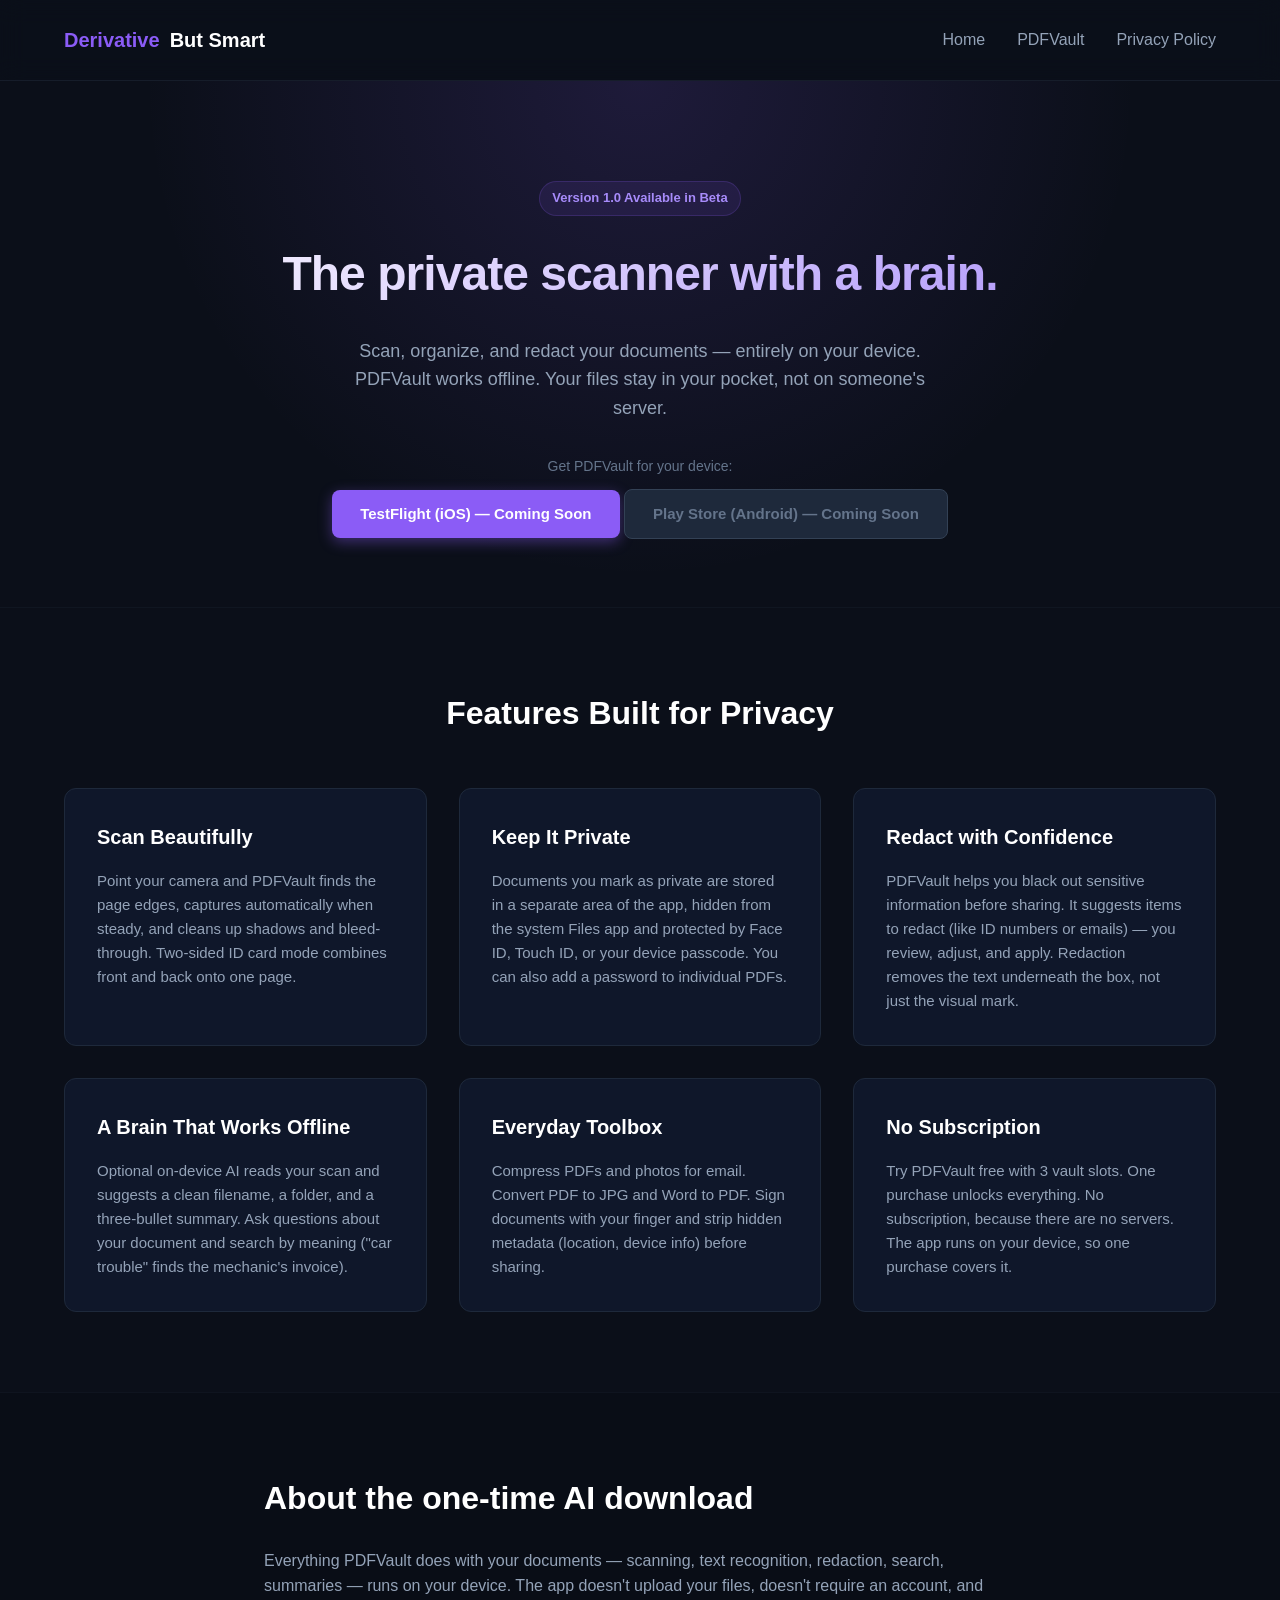
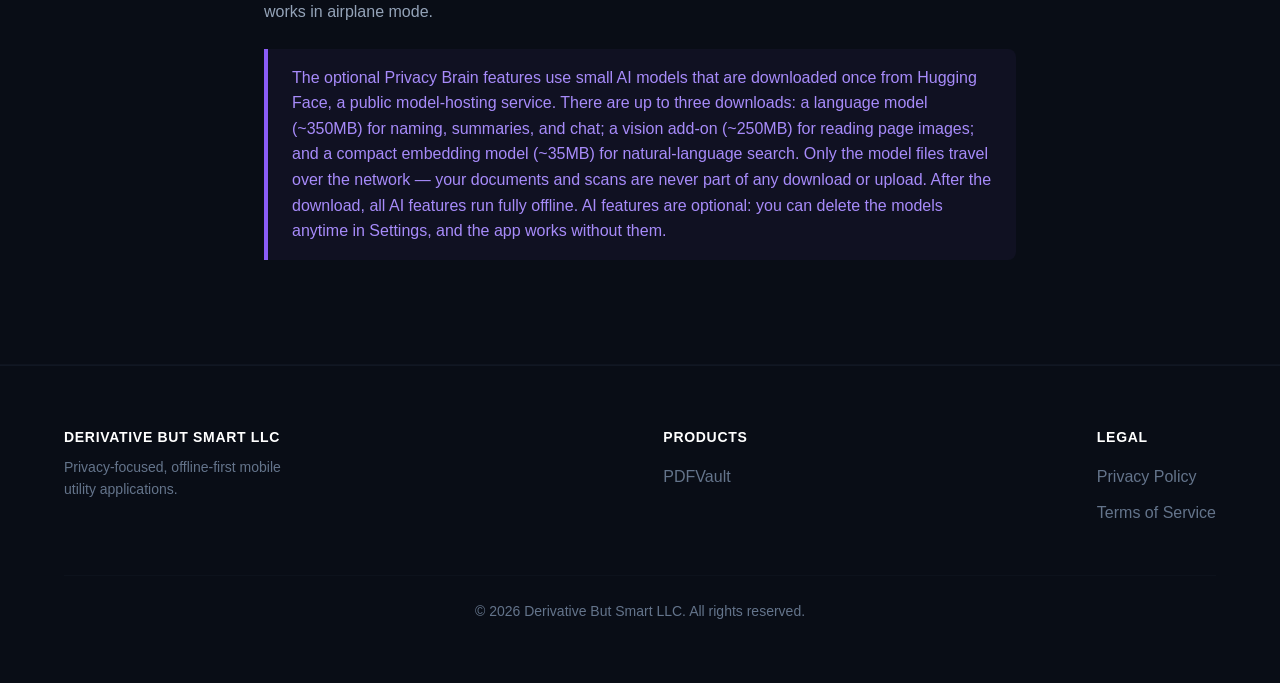
==== pdfvault/index.html @ 08a316eb "Initial commit" ====
<!DOCTYPE html>
<html lang="en">
<head>
    <meta charset="UTF-8">
    <meta name="viewport" content="width=device-width, initial-scale=1.0">
    <title>PDFVault — The Private Mobile Scanner | Derivative But Smart LLC</title>
    <meta name="description" content="PDFVault is an offline document scanner with FaceID protection, automated redaction, and local AI summaries that runs entirely on your device.">
    <link rel="stylesheet" href="../styles.css">
    <link rel="icon" type="image/png" href="/logoV1.png">
</head>
<body>

    <!-- Header Navigation -->
    <header>
        <div class="container nav-container">
            <a href="/" class="logo">
                <span class="logo-accent">Derivative</span> But Smart
            </a>
            <nav>
                <ul>
                    <li><a href="/">Home</a></li>
                    <li><a href="/pdfvault">PDFVault</a></li>
                    <li><a href="/privacypolicy">Privacy Policy</a></li>
                </ul>
            </nav>
        </div>
    </header>

    <!-- Main Hero -->
    <section class="hero">
        <div class="container">
            <span class="badge">Version 1.0 Available in Beta</span>
            <h1>The private scanner with a brain.</h1>
            <p>Scan, organize, and redact your documents — entirely on your device. PDFVault works offline. Your files stay in your pocket, not on someone's server.</p>
            <div style="margin-top: 24px;">
                <span style="color: #64748B; font-size: 14px; display: block; margin-bottom: 12px;">Get PDFVault for your device:</span>
                <span class="btn btn-primary btn-disabled" style="margin-bottom: 8px;" aria-disabled="true">TestFlight (iOS) — Coming Soon</span>
                <span class="btn btn-disabled" style="margin-bottom: 8px;" aria-disabled="true">Play Store (Android) — Coming Soon</span>
            </div>
        </div>
    </section>

    <!-- Product Features -->
    <section class="section" style="border-top: 1px solid rgba(51, 65, 85, 0.15);">
        <div class="container">
            <h2 class="section-title">Features Built for Privacy</h2>
            <div class="grid">
                <div class="card">
                    <h3>Scan Beautifully</h3>
                    <p>Point your camera and PDFVault finds the page edges, captures automatically when steady, and cleans up shadows and bleed-through. Two-sided ID card mode combines front and back onto one page.</p>
                </div>
                <div class="card">
                    <h3>Keep It Private</h3>
                    <p>Documents you mark as private are stored in a separate area of the app, hidden from the system Files app and protected by Face ID, Touch ID, or your device passcode. You can also add a password to individual PDFs.</p>
                </div>
                <div class="card">
                    <h3>Redact with Confidence</h3>
                    <p>PDFVault helps you black out sensitive information before sharing. It suggests items to redact (like ID numbers or emails) — you review, adjust, and apply. Redaction removes the text underneath the box, not just the visual mark.</p>
                </div>
                <div class="card">
                    <h3>A Brain That Works Offline</h3>
                    <p>Optional on-device AI reads your scan and suggests a clean filename, a folder, and a three-bullet summary. Ask questions about your document and search by meaning ("car trouble" finds the mechanic's invoice).</p>
                </div>
                <div class="card">
                    <h3>Everyday Toolbox</h3>
                    <p>Compress PDFs and photos for email. Convert PDF to JPG and Word to PDF. Sign documents with your finger and strip hidden metadata (location, device info) before sharing.</p>
                </div>
                <div class="card">
                    <h3>No Subscription</h3>
                    <p>Try PDFVault free with 3 vault slots. One purchase unlocks everything. No subscription, because there are no servers. The app runs on your device, so one purchase covers it.</p>
                </div>
            </div>
        </div>
    </section>

    <!-- Proactive Disclosure Section -->
    <section class="section" style="background: #090D16; border-top: 1px solid rgba(51, 65, 85, 0.15); border-bottom: 1px solid rgba(51, 65, 85, 0.15);">
        <div class="container" style="max-width: 800px;">
            <h2 class="section-title" style="margin-bottom: 24px; text-align: left;">About the one-time AI download</h2>
            <p style="color: #94A3B8; margin-bottom: 16px;">Everything PDFVault does with your documents — scanning, text recognition, redaction, search, summaries — runs on your device. The app doesn't upload your files, doesn't require an account, and works in airplane mode.</p>
            <div class="legal-blockquote">
                <p>The optional Privacy Brain features use small AI models that are downloaded once from Hugging Face, a public model-hosting service. There are up to three downloads: a language model (~350MB) for naming, summaries, and chat; a vision add-on (~250MB) for reading page images; and a compact embedding model (~35MB) for natural-language search. Only the model files travel over the network — your documents and scans are never part of any download or upload. After the download, all AI features run fully offline. AI features are optional: you can delete the models anytime in Settings, and the app works without them.</p>
            </div>
        </div>
    </section>

    <!-- Footer -->
    <footer>
        <div class="container">
            <div class="footer-grid">
                <div class="footer-col">
                    <h4 style="margin-bottom: 8px;">Derivative But Smart LLC</h4>
                    <p style="color: #64748B; font-size: 14px; max-width: 250px;">Privacy-focused, offline-first mobile utility applications.</p>
                </div>
                <div class="footer-col">
                    <h4>Products</h4>
                    <ul>
                        <li><a href="/pdfvault">PDFVault</a></li>
                    </ul>
                </div>
                <div class="footer-col">
                    <h4>Legal</h4>
                    <ul>
                        <li><a href="/privacypolicy">Privacy Policy</a></li>
                        <li><a href="/tos">Terms of Service</a></li>
                    </ul>
                </div>
            </div>
            <div class="footer-bottom">
                <p>&copy; 2026 Derivative But Smart LLC. All rights reserved.</p>
            </div>
        </div>
    </footer>

</body>
</html>
---- styles.css ----
/* Reset & Base Styles */
* {
    margin: 0;
    padding: 0;
    box-sizing: border-box;
}

body {
    background-color: #0B0F19;
    color: #F8FAFC;
    font-family: 'Outfit', 'Inter', -apple-system, BlinkMacSystemFont, "Segoe UI", Roboto, sans-serif;
    line-height: 1.6;
    overflow-x: hidden;
}

a {
    color: #A78BFA;
    text-decoration: none;
    transition: color 0.2s ease, opacity 0.2s ease;
}

a:hover {
    color: #8B5CF6;
}

/* Layout Grid */
.container {
    width: 100%;
    max-width: 1200px;
    margin: 0 auto;
    padding: 0 24px;
}

/* Navigation */
header {
    padding: 24px 0;
    border-bottom: 1px solid rgba(51, 65, 85, 0.3);
    background: rgba(11, 15, 25, 0.8);
    backdrop-filter: blur(12px);
    position: sticky;
    top: 0;
    z-index: 100;
}

header .nav-container {
    display: flex;
    justify-content: space-between;
    align-items: center;
}

.logo {
    font-size: 20px;
    font-weight: 700;
    color: #FFFFFF;
    display: flex;
    align-items: center;
    gap: 10px;
}

.logo-accent {
    color: #8B5CF6;
}

nav ul {
    display: flex;
    list-style: none;
    gap: 32px;
}

nav ul a {
    color: #94A3B8;
    font-weight: 500;
}

nav ul a:hover {
    color: #FFFFFF;
}

/* Hero Section */
.hero {
    padding: 100px 0 60px 0;
    text-align: center;
    background: radial-gradient(circle at top, rgba(139, 92, 246, 0.15) 0%, rgba(11, 15, 25, 0) 60%);
}

.hero h1 {
    font-size: 48px;
    font-weight: 800;
    letter-spacing: -0.02em;
    margin-bottom: 24px;
    background: linear-gradient(135deg, #FFFFFF 0%, #A78BFA 100%);
    -webkit-background-clip: text;
    -webkit-text-fill-color: transparent;
}

.hero p {
    font-size: 18px;
    color: #94A3B8;
    max-width: 600px;
    margin: 0 auto 32px auto;
}

.badge {
    display: inline-block;
    padding: 6px 12px;
    border-radius: 9999px;
    background: rgba(139, 92, 246, 0.1);
    border: 1px solid rgba(139, 92, 246, 0.2);
    color: #A78BFA;
    font-size: 13px;
    font-weight: 600;
    margin-bottom: 20px;
}

/* Buttons */
.btn {
    display: inline-flex;
    align-items: center;
    justify-content: center;
    padding: 12px 28px;
    font-size: 15px;
    font-weight: 600;
    border-radius: 8px;
    cursor: pointer;
    transition: transform 0.2s ease, box-shadow 0.2s ease;
}

.btn:active {
    transform: scale(0.98);
}

.btn-disabled {
    background: #1E293B;
    color: #64748B;
    border: 1px solid #334155;
    cursor: default;
    box-shadow: none;
}

.btn-disabled:active {
    transform: none;
}

.btn-primary {
    background: #8B5CF6;
    color: #FFFFFF;
    border: none;
    box-shadow: 0 4px 14px rgba(139, 92, 246, 0.4);
}

.btn-primary:hover {
    background: #7C3AED;
    color: #FFFFFF;
    box-shadow: 0 6px 20px rgba(139, 92, 246, 0.6);
}

.btn-secondary {
    background: #1E293B;
    color: #F8FAFC;
    border: 1px solid #334155;
    margin-left: 16px;
}

.btn-secondary:hover {
    background: #334155;
    color: #FFFFFF;
}

/* Sections */
.section {
    padding: 80px 0;
}

.section-title {
    font-size: 32px;
    font-weight: 700;
    margin-bottom: 48px;
    text-align: center;
    color: #FFFFFF;
}

/* Grid & Cards */
.grid {
    display: grid;
    grid-template-columns: repeat(auto-fit, minmax(320px, 1fr));
    gap: 32px;
}

.card {
    background: #0F172A;
    border: 1px solid #1E293B;
    border-radius: 12px;
    padding: 32px;
    transition: transform 0.2s ease, border-color 0.2s ease;
}

.card:hover {
    transform: translateY(-4px);
    border-color: #334155;
}

.card h3 {
    font-size: 20px;
    font-weight: 600;
    margin-bottom: 16px;
    color: #FFFFFF;
}

.card p {
    color: #94A3B8;
    font-size: 15px;
}

/* Product Specifics (PDFVault Hero) */
.product-hero-card {
    background: linear-gradient(145deg, #0F172A 0%, #111827 100%);
    border: 1px solid #1E293B;
    border-radius: 16px;
    padding: 48px;
    margin-bottom: 80px;
    display: grid;
    grid-template-columns: 1.2fr 1fr;
    gap: 48px;
    align-items: center;
}

.product-info h2 {
    font-size: 36px;
    font-weight: 700;
    margin-bottom: 16px;
    color: #FFFFFF;
}

.product-info p {
    color: #94A3B8;
    font-size: 16px;
    margin-bottom: 32px;
}

.product-mockup {
    display: flex;
    justify-content: center;
    align-items: center;
}

.mockup-shield {
    width: 200px;
    height: 200px;
    background: radial-gradient(circle, rgba(139, 92, 246, 0.2) 0%, rgba(139, 92, 246, 0) 70%);
    border-radius: 50%;
    display: flex;
    justify-content: center;
    align-items: center;
    border: 1px dashed rgba(139, 92, 246, 0.3);
}

/* Legal / Text Page Layout */
.legal-content {
    max-width: 800px;
    margin: 0 auto;
    padding: 60px 0;
}

.legal-content h1 {
    font-size: 36px;
    font-weight: 800;
    margin-bottom: 8px;
    color: #FFFFFF;
}

.legal-meta {
    font-size: 14px;
    color: #64748B;
    margin-bottom: 40px;
    border-bottom: 1px solid #1E293B;
    padding-bottom: 16px;
}

.legal-content h2 {
    font-size: 22px;
    font-weight: 600;
    margin-top: 32px;
    margin-bottom: 16px;
    color: #FFFFFF;
}

.legal-content p {
    color: #94A3B8;
    margin-bottom: 16px;
    font-size: 16px;
}

.legal-content ul {
    margin-left: 24px;
    margin-bottom: 24px;
    color: #94A3B8;
}

.legal-content li {
    margin-bottom: 8px;
}

.legal-blockquote {
    border-left: 4px solid #8B5CF6;
    background: rgba(139, 92, 246, 0.05);
    padding: 16px 24px;
    border-radius: 0 8px 8px 0;
    margin: 24px 0;
}

.legal-blockquote p {
    margin-bottom: 0;
    color: #A78BFA;
    font-weight: 500;
}

/* Footer */
footer {
    padding: 60px 0;
    background: #090D16;
    border-top: 1px solid rgba(51, 65, 85, 0.2);
}

.footer-grid {
    display: flex;
    justify-content: space-between;
    flex-wrap: wrap;
    gap: 40px;
    margin-bottom: 40px;
}

.footer-col h4 {
    font-size: 14px;
    font-weight: 700;
    text-transform: uppercase;
    letter-spacing: 0.05em;
    color: #FFFFFF;
    margin-bottom: 16px;
}

.footer-col ul {
    list-style: none;
}

.footer-col li {
    margin-bottom: 10px;
}

.footer-col a {
    color: #64748B;
}

.footer-col a:hover {
    color: #FFFFFF;
}

.footer-bottom {
    border-top: 1px solid rgba(51, 65, 85, 0.1);
    padding-top: 24px;
    text-align: center;
    color: #64748B;
    font-size: 14px;
}

/* Responsive design */
@media (max-width: 768px) {
    .product-hero-card {
        grid-template-columns: 1fr;
        padding: 32px;
    }
    .hero h1 {
        font-size: 36px;
    }
    .btn-secondary {
        margin-left: 0;
        margin-top: 12px;
        width: 100%;
    }
    .btn-primary {
        width: 100%;
    }
    nav ul {
        gap: 16px;
    }
}
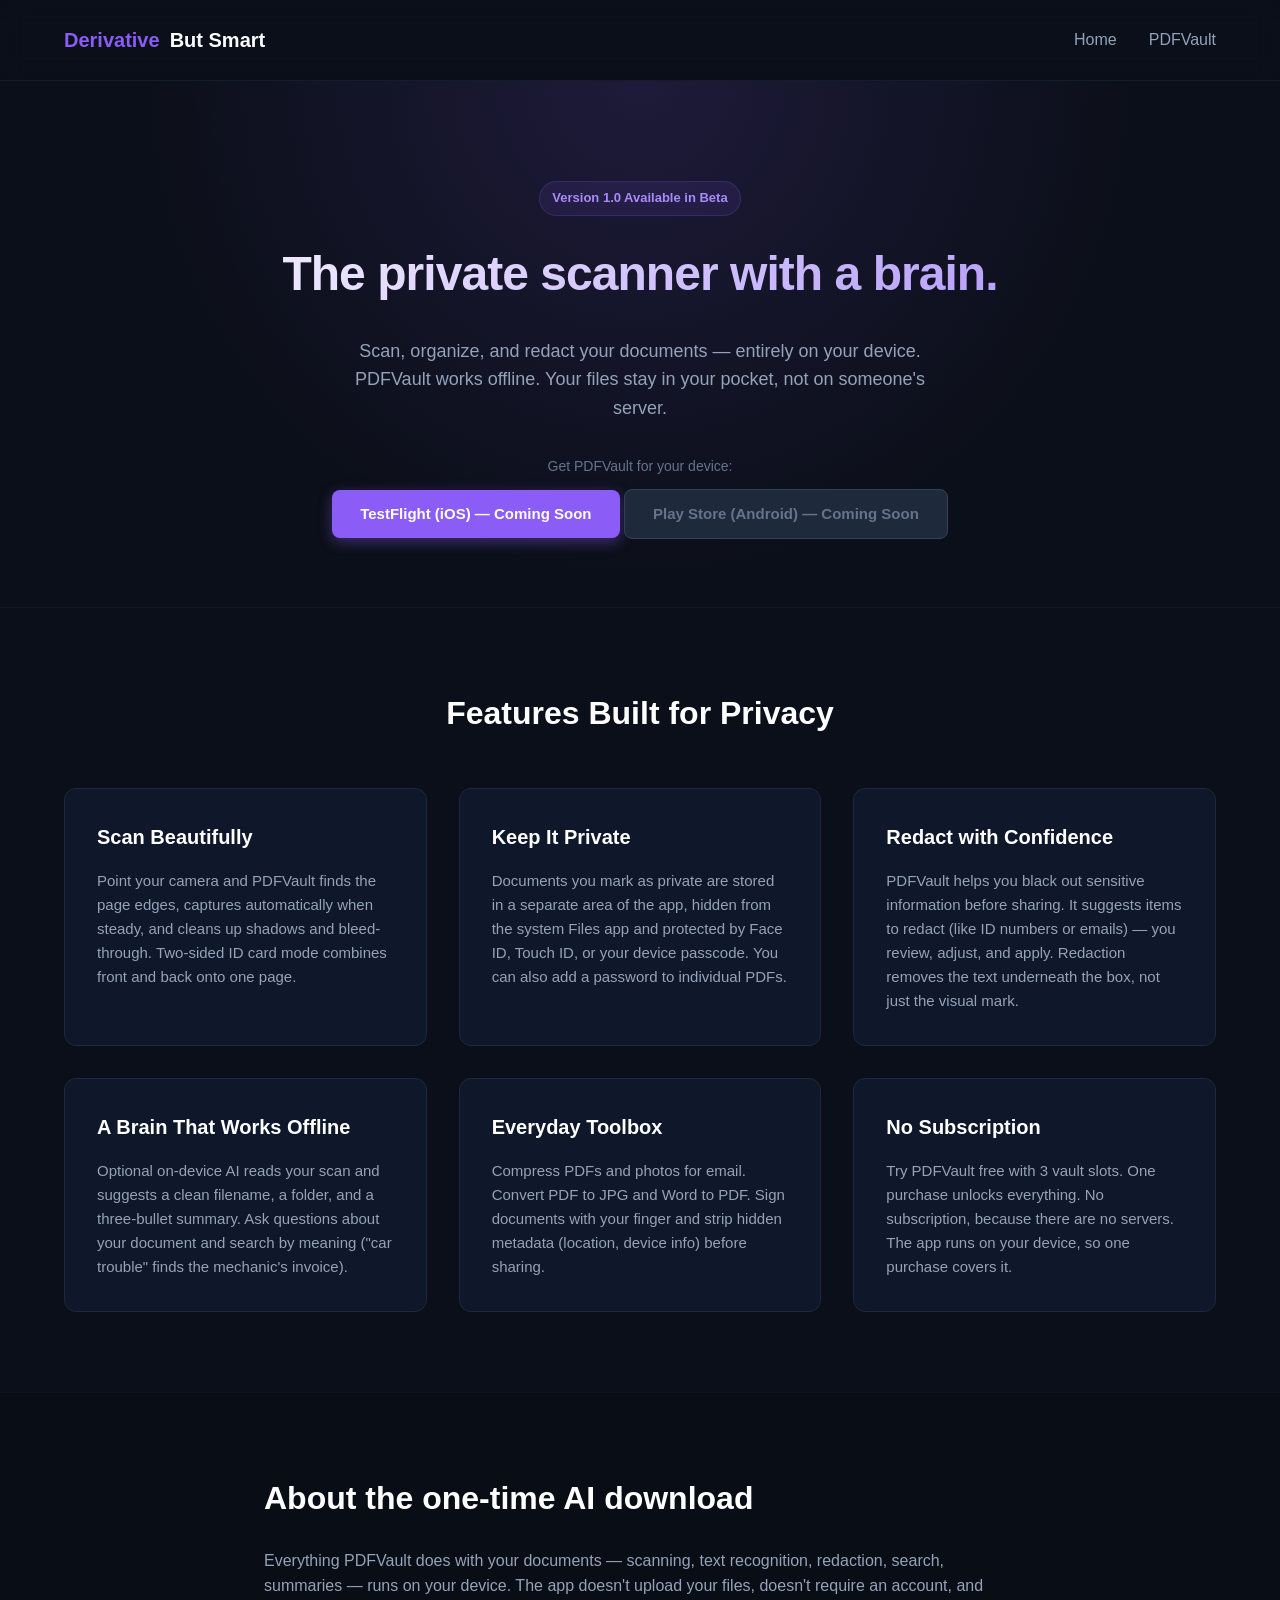
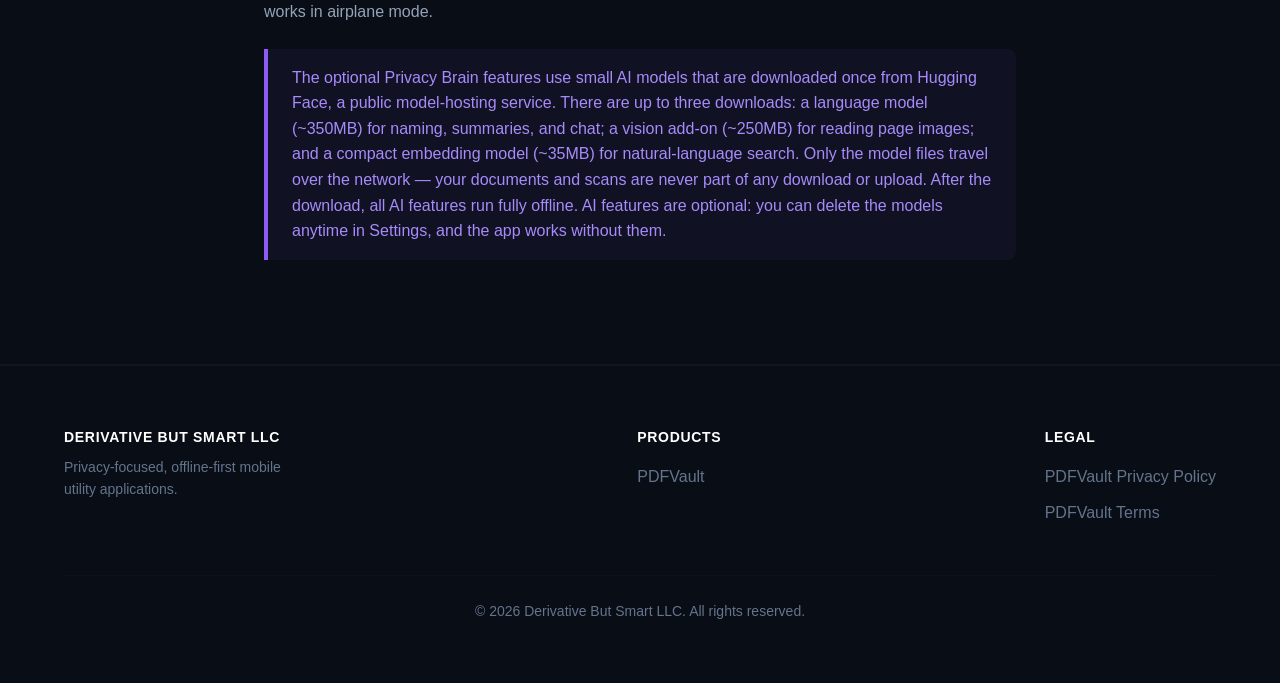
==== commit 20598a3c: "Scope legal pages to PDFVault" ====
--- a/pdfvault/index.html
+++ b/pdfvault/index.html
@@ -20,7 +20,6 @@
                 <ul>
                     <li><a href="/">Home</a></li>
                     <li><a href="/pdfvault">PDFVault</a></li>
-                    <li><a href="/privacypolicy">Privacy Policy</a></li>
                 </ul>
             </nav>
         </div>
@@ -101,8 +100,8 @@
                 <div class="footer-col">
                     <h4>Legal</h4>
                     <ul>
-                        <li><a href="/privacypolicy">Privacy Policy</a></li>
-                        <li><a href="/tos">Terms of Service</a></li>
+                        <li><a href="/pdfvault/privacypolicy">PDFVault Privacy Policy</a></li>
+                        <li><a href="/pdfvault/tos">PDFVault Terms</a></li>
                     </ul>
                 </div>
             </div>
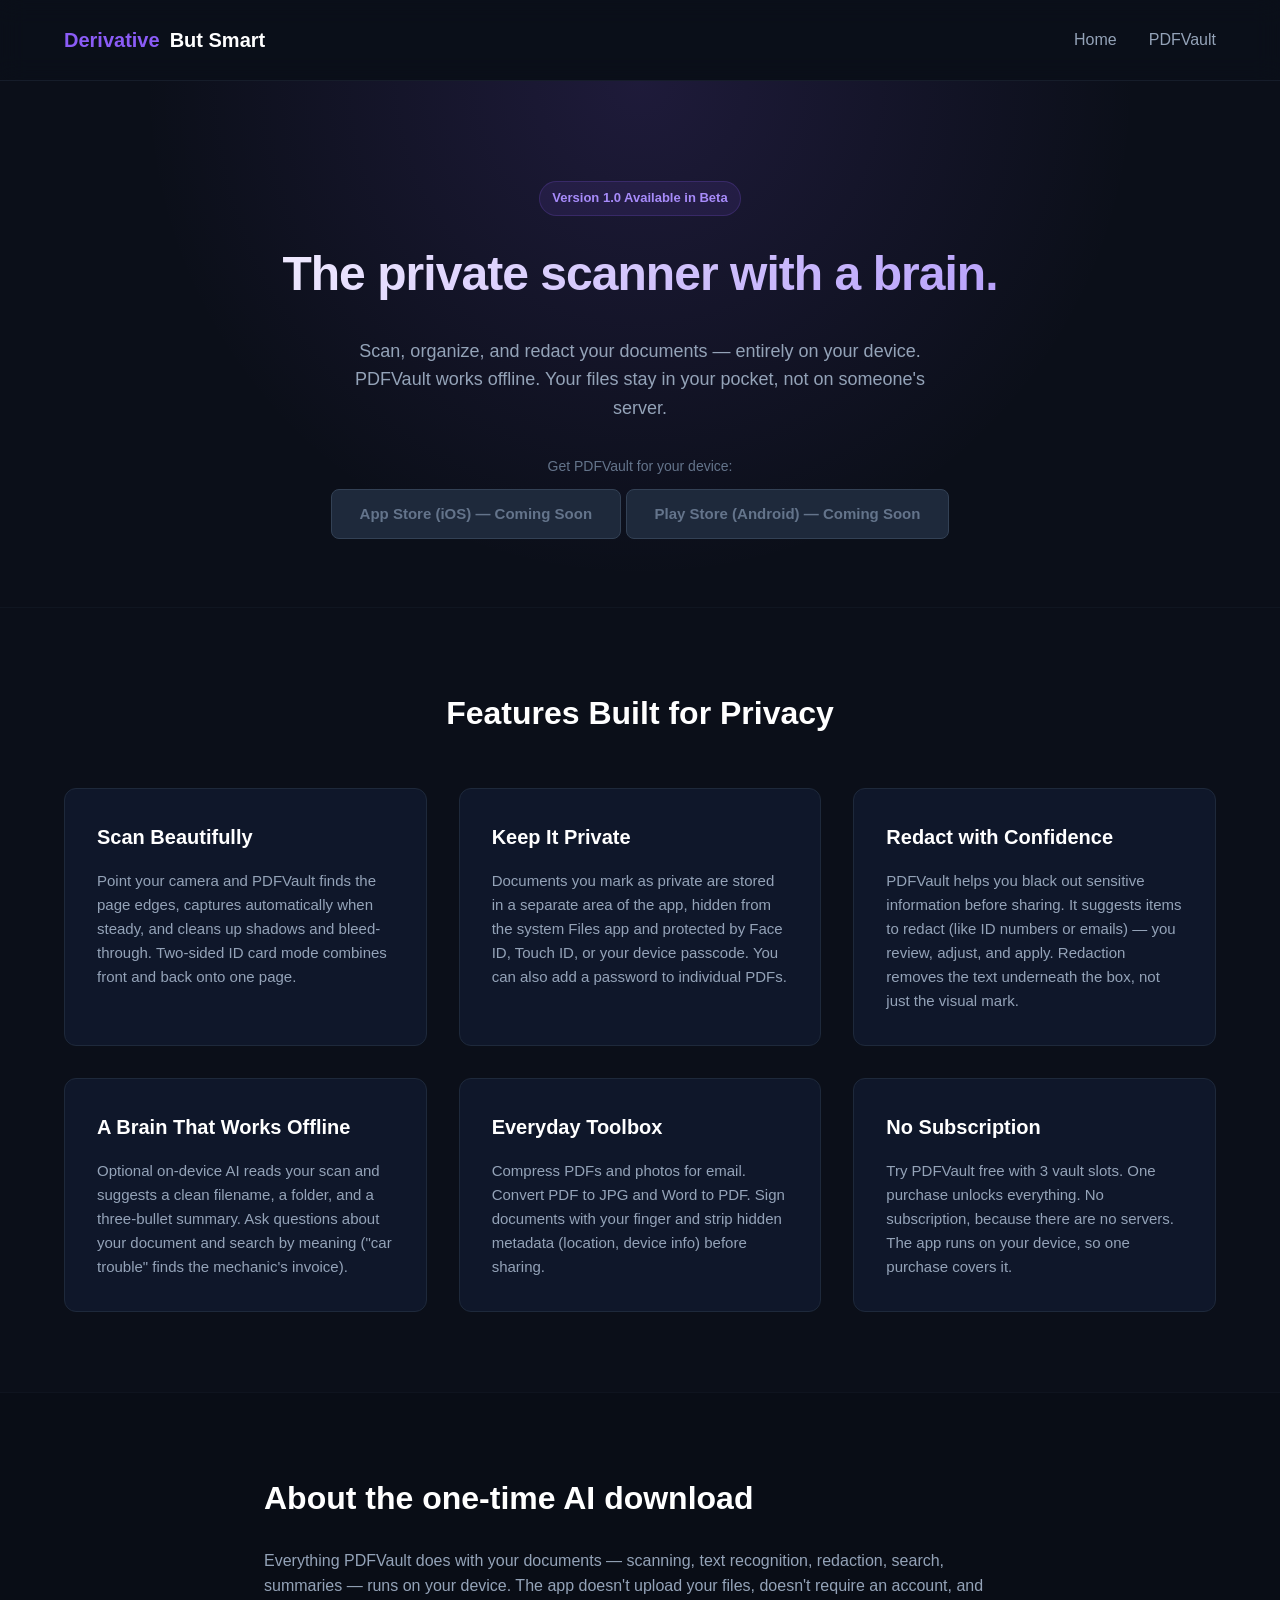
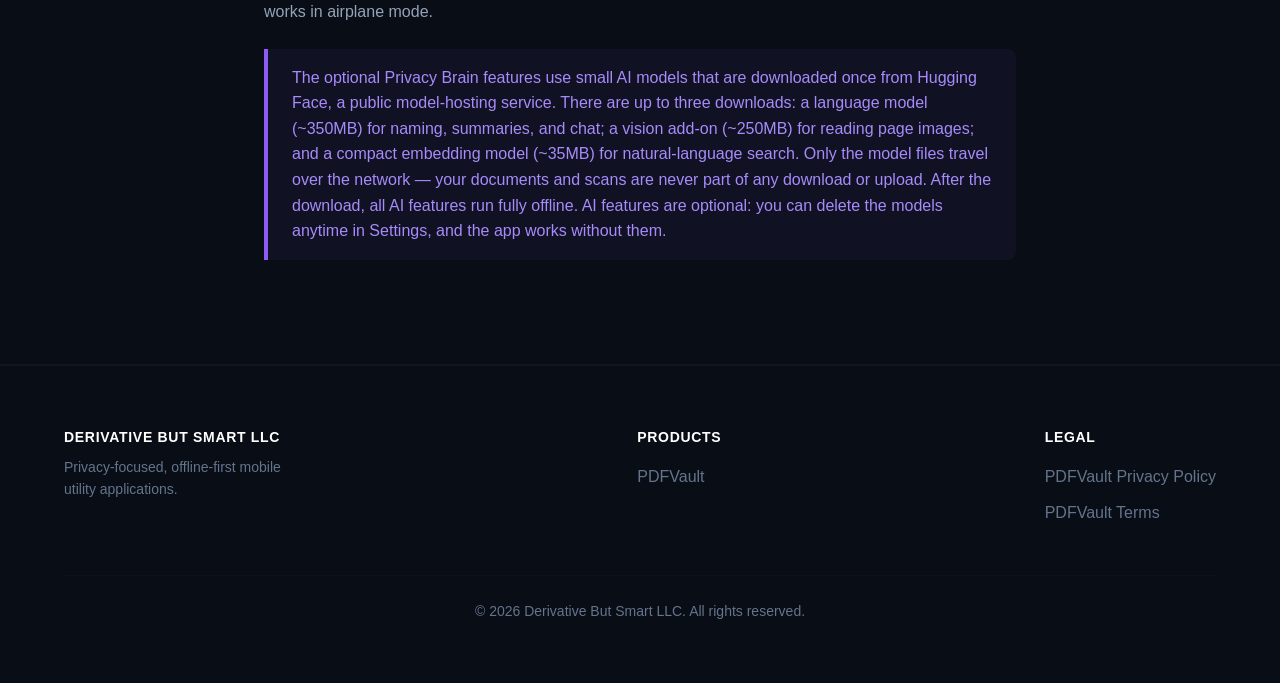
==== commit 8aca0cbf: "Rename button text and remove primary class" ====
--- a/pdfvault/index.html
+++ b/pdfvault/index.html
@@ -33,7 +33,7 @@
             <p>Scan, organize, and redact your documents — entirely on your device. PDFVault works offline. Your files stay in your pocket, not on someone's server.</p>
             <div style="margin-top: 24px;">
                 <span style="color: #64748B; font-size: 14px; display: block; margin-bottom: 12px;">Get PDFVault for your device:</span>
-                <span class="btn btn-primary btn-disabled" style="margin-bottom: 8px;" aria-disabled="true">TestFlight (iOS) — Coming Soon</span>
+                <span class="btn btn-disabled" style="margin-bottom: 8px;" aria-disabled="true">App Store (iOS) — Coming Soon</span>
                 <span class="btn btn-disabled" style="margin-bottom: 8px;" aria-disabled="true">Play Store (Android) — Coming Soon</span>
             </div>
         </div>
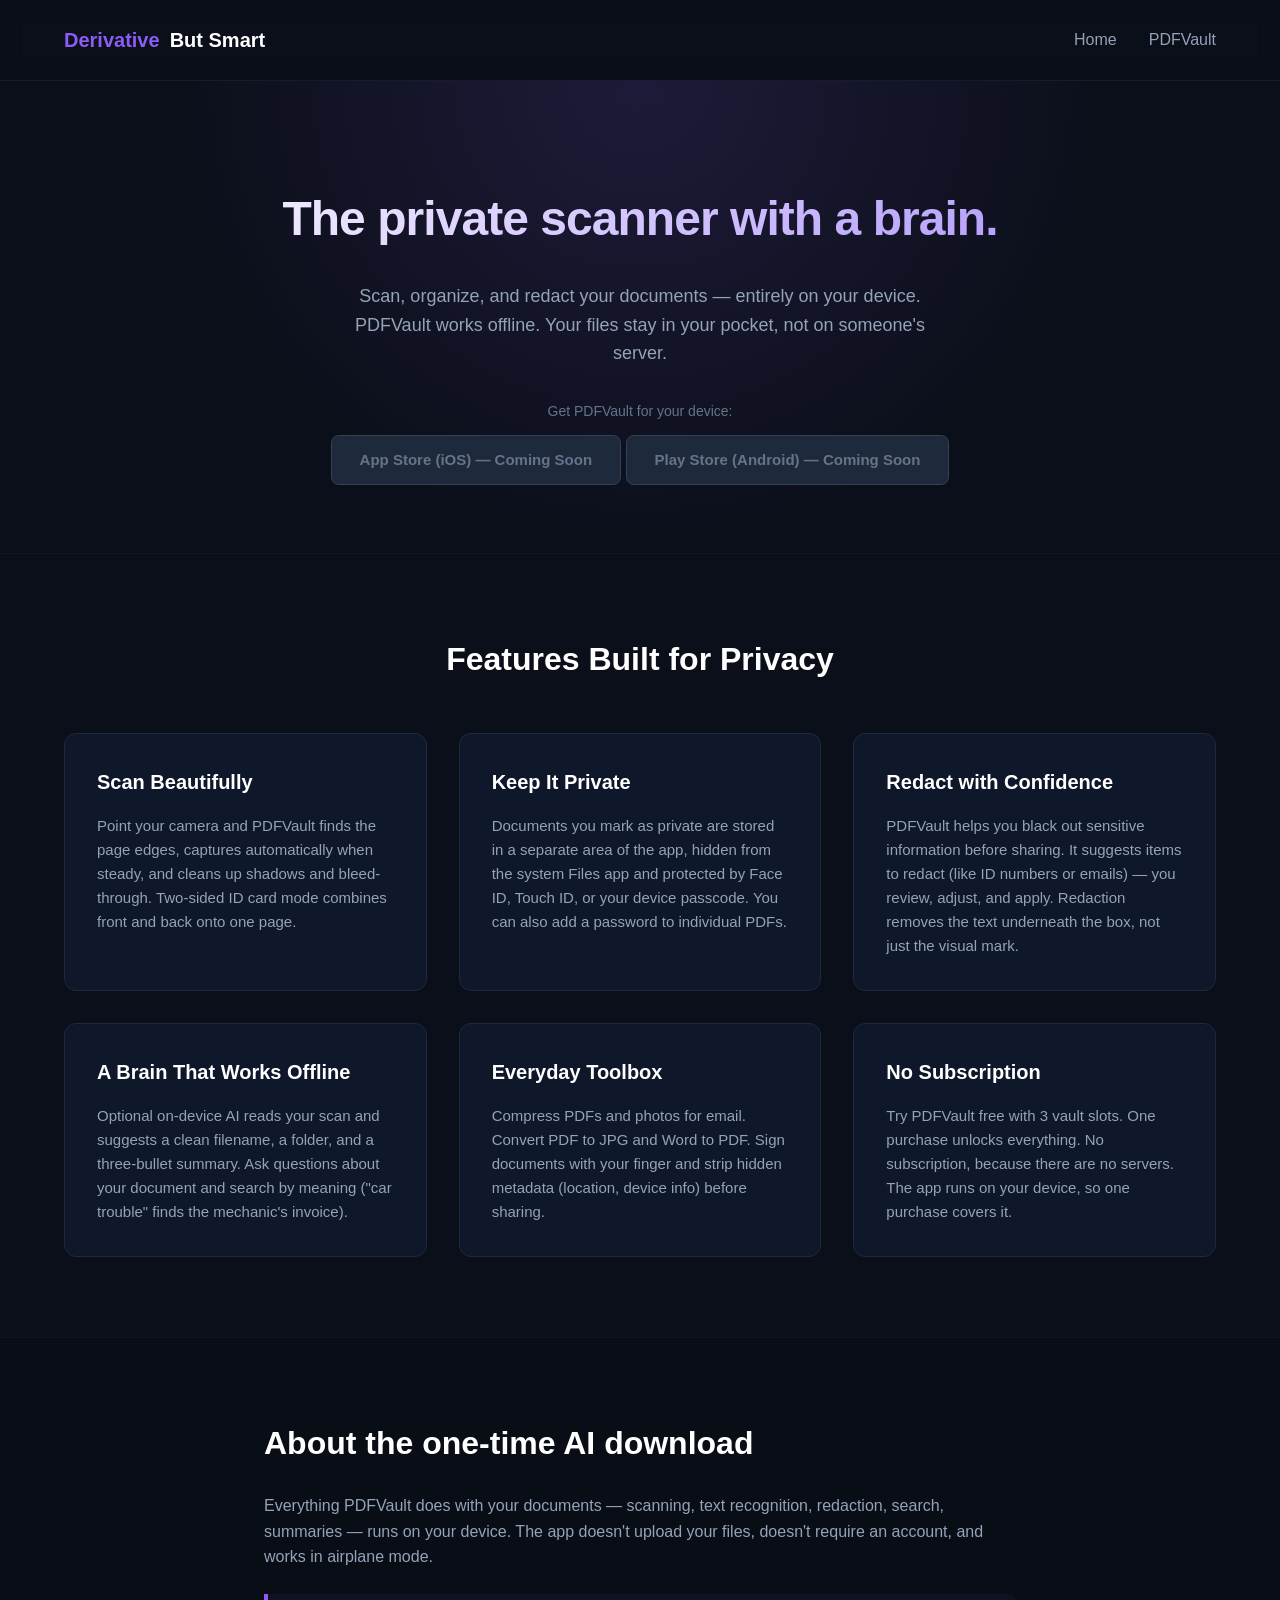
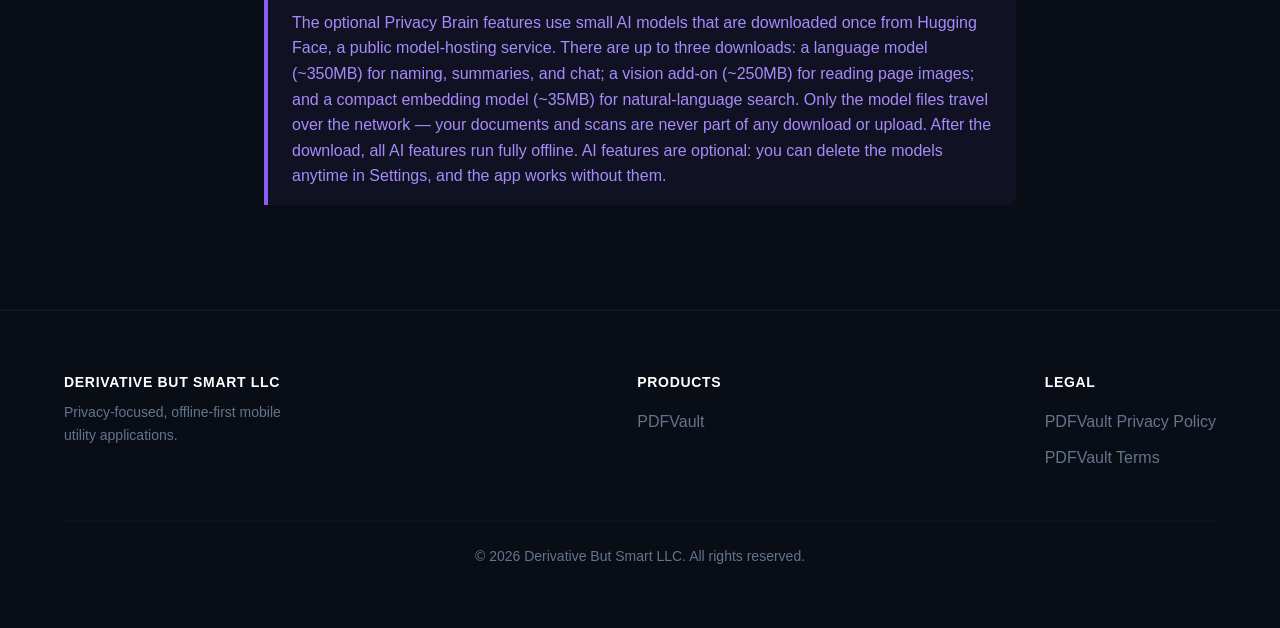
==== commit 9b632704: "Add brand copy to philosophy" ====
--- a/pdfvault/index.html
+++ b/pdfvault/index.html
@@ -28,7 +28,6 @@
     <!-- Main Hero -->
     <section class="hero">
         <div class="container">
-            <span class="badge">Version 1.0 Available in Beta</span>
             <h1>The private scanner with a brain.</h1>
             <p>Scan, organize, and redact your documents — entirely on your device. PDFVault works offline. Your files stay in your pocket, not on someone's server.</p>
             <div style="margin-top: 24px;">
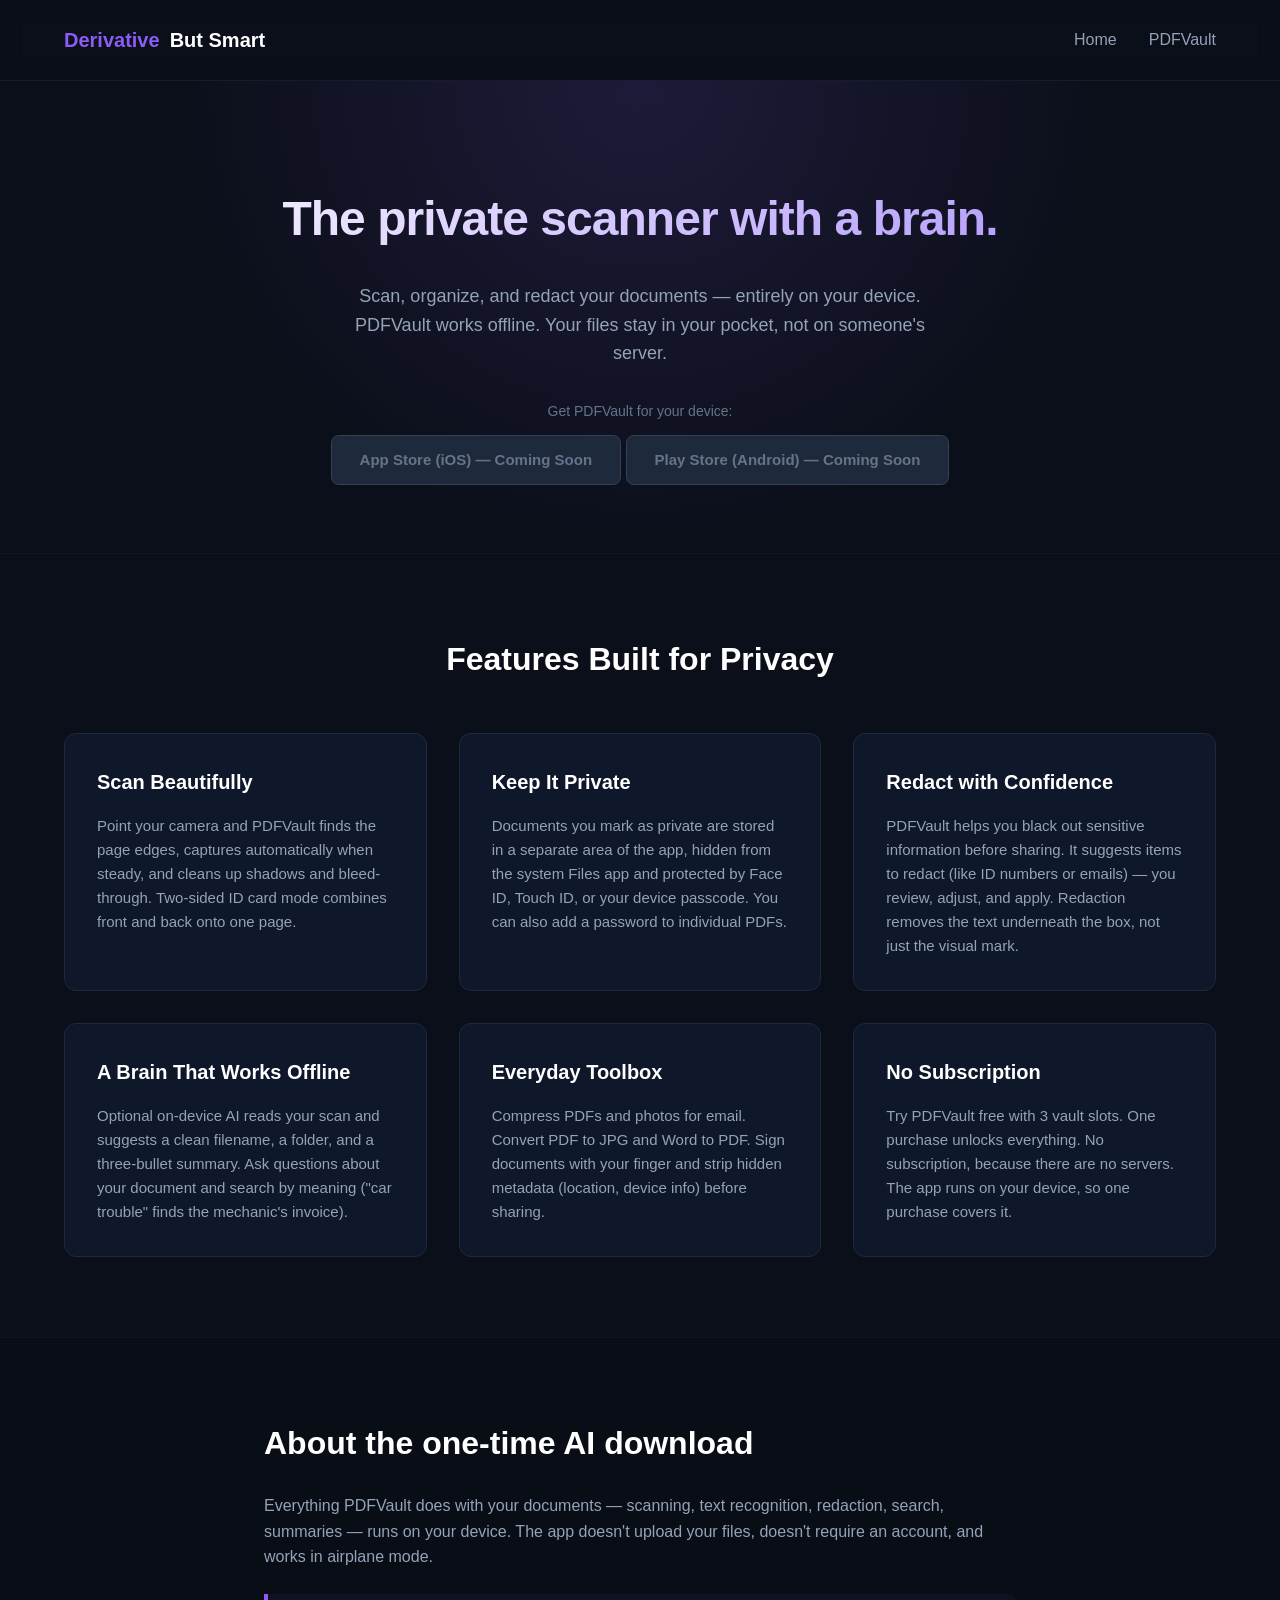
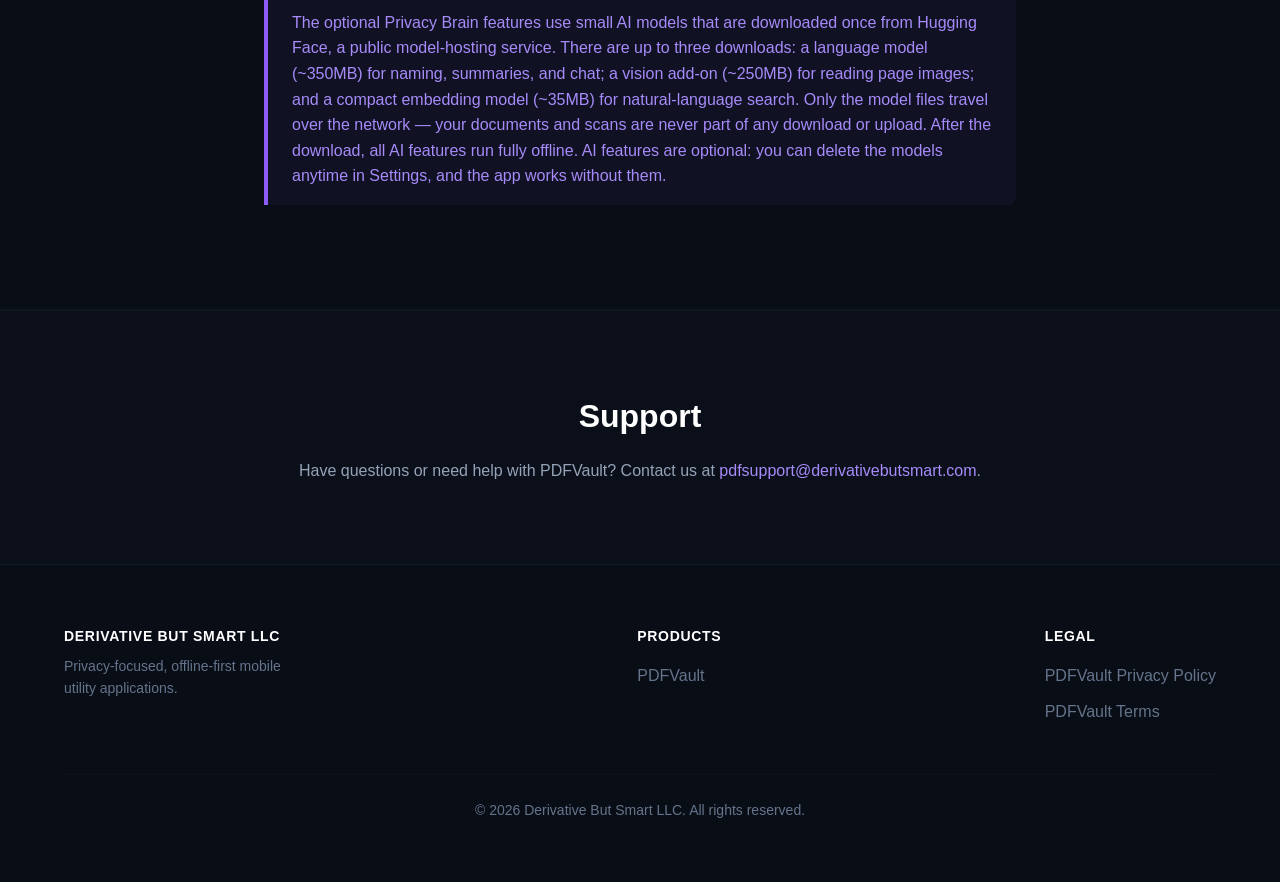
==== commit 0e04205d: "Add support email to pdfvault index" ====
--- a/pdfvault/index.html
+++ b/pdfvault/index.html
@@ -5,7 +5,7 @@
     <meta name="viewport" content="width=device-width, initial-scale=1.0">
     <title>PDFVault — The Private Mobile Scanner | Derivative But Smart LLC</title>
     <meta name="description" content="PDFVault is an offline document scanner with FaceID protection, automated redaction, and local AI summaries that runs entirely on your device.">
-    <link rel="stylesheet" href="../styles.css">
+    <link rel="stylesheet" href="/styles.css">
     <link rel="icon" type="image/png" href="/logoV1.png">
 </head>
 <body>
@@ -82,6 +82,14 @@
         </div>
     </section>
 
+    <!-- Support Section -->
+    <section class="section" style="border-top: 1px solid rgba(51, 65, 85, 0.15);">
+        <div class="container" style="max-width: 800px; text-align: center;">
+            <h2 class="section-title" style="margin-bottom: 16px;">Support</h2>
+            <p style="color: #94A3B8; font-size: 16px;">Have questions or need help with PDFVault? Contact us at <a href="mailto:pdfsupport@derivativebutsmart.com">pdfsupport@derivativebutsmart.com</a>.</p>
+        </div>
+    </section>
+
     <!-- Footer -->
     <footer>
         <div class="container">
